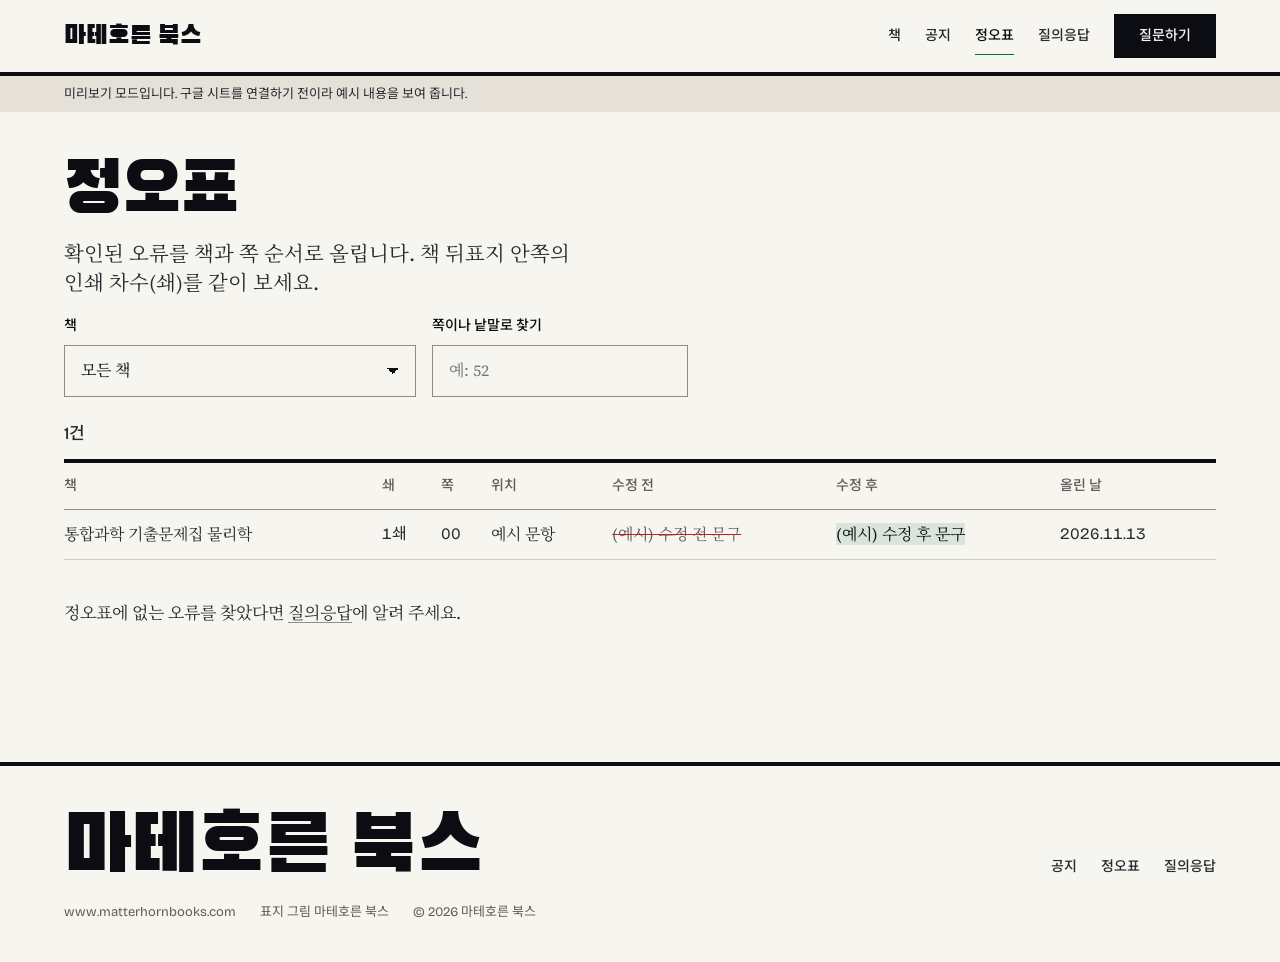
==== errata.html @ 9926d909 "Add files via upload" ====
<!doctype html>
<html lang="ko">
<head>
<meta charset="utf-8">
<meta name="viewport" content="width=device-width, initial-scale=1, viewport-fit=cover">
<title>정오표 | 마테호른 북스</title>
<meta name="description" content="중고등학생 과학 참고서 출판사 마테호른 북스. 새 책 소식, 정오표, 질의응답.">
<meta name="theme-color" content="#f6f4ef">
<link rel="manifest" href="manifest.webmanifest">
<link rel="icon" href="assets/icons/icon-192.png" type="image/png">
<link rel="apple-touch-icon" href="assets/icons/apple-touch-icon.png">
<meta property="og:title" content="마테호른 북스">
<meta property="og:description" content="새 책 소식, 정오표, 질의응답">
<meta property="og:image" content="https://www.matterhornbooks.com/assets/img/cover-physics.jpg">
<link rel="preconnect" href="https://fonts.googleapis.com">
<link rel="preconnect" href="https://fonts.gstatic.com" crossorigin>
<link href="https://fonts.googleapis.com/css2?family=Bricolage+Grotesque:opsz,wdth,wght@12..96,75..100,500..800&family=Source+Serif+4:ital,opsz,wght@0,8..60,400;1,8..60,400&family=Black+Han+Sans&family=Noto+Sans+KR:wght@500&family=Noto+Serif+KR:wght@400&display=swap" rel="stylesheet">
<link rel="stylesheet" href="assets/site.css">
</head>
<body data-page="errata">
<a class="skip" href="#main">본문으로 건너뛰기</a>
<header class="site-head">
  <div class="container">
    <a class="wordmark" href="index.html">마테호른 북스</a>
    <nav class="nav-links" aria-label="주 메뉴">
      <a href="index.html#books" data-nav="books">책</a>
      <a href="notice.html" data-nav="notice">공지</a>
      <a href="errata.html" data-nav="errata">정오표</a>
      <a href="qna.html" data-nav="qna">질의응답</a>
      <a class="btn btn--primary" href="qna.html#ask">질문하기</a>
    </nav>
    <a class="head-action btn btn--secondary btn--small" href="qna.html#ask">질문하기</a>
  </div>
</header>

<main id="main">
  <section class="page-head"><div class="container">
    <h1>정오표</h1>
    <p class="lead">확인된 오류를 책과 쪽 순서로 올립니다. 책 뒤표지 안쪽의 인쇄 차수(쇄)를 같이 보세요.</p>
  </div></section>
  <section class="section" style="padding-top:0"><div class="container">
    <div class="toolbar">
      <div class="field"><label for="errata-book">책</label><select id="errata-book"><option value="">모든 책</option></select></div>
      <div class="field"><label for="errata-search">쪽이나 낱말로 찾기</label><input type="search" id="errata-search" placeholder="예: 52"></div>
      <div id="errata-pdf"></div>
    </div>
    <div id="errata-out"><p class="empty">불러오는 중</p></div>
    <noscript><p class="empty">정오표를 보려면 자바스크립트를 켜 주세요.</p></noscript>
    <p style="margin-top:var(--space-xl)">정오표에 없는 오류를 찾았다면 <a href="qna.html#ask">질의응답</a>에 알려 주세요.</p>
  </div></section>
</main>
<footer class="site-foot">
  <div class="container">
    <div class="mast">마테호른 북스</div>
    <nav aria-label="바닥 메뉴">
      <a href="notice.html">공지</a>
      <a href="errata.html">정오표</a>
      <a href="qna.html">질의응답</a>
    </nav>
    <p><span>www.matterhornbooks.com</span><span>표지 그림 마테호른 북스</span><span>© 2026 마테호른 북스</span></p>
  </div>
</footer>

<nav class="tabbar" aria-label="아래 메뉴">
  <ul>
    <li><a href="index.html" data-nav="home"><svg viewBox="0 0 24 24" aria-hidden="true"><path d="M3 11 12 3l9 8M5 9.5V21h5v-6h4v6h5V9.5"/></svg><span>홈</span></a></li>
    <li><a href="notice.html" data-nav="notice"><svg viewBox="0 0 24 24" aria-hidden="true"><path d="M4 9h3l9-5v16l-9-5H4zM7 15l1.5 5H11l-1.3-5"/></svg><span>공지</span></a></li>
    <li><a href="errata.html" data-nav="errata"><svg viewBox="0 0 24 24" aria-hidden="true"><path d="M6 3h9l4 4v14H6zM9 12h7M9 16h7M9 8h3"/></svg><span>정오표</span></a></li>
    <li><a href="qna.html" data-nav="qna"><svg viewBox="0 0 24 24" aria-hidden="true"><path d="M4 4h16v12H10l-5 4v-4H4zM9.5 8.5a2.5 2.5 0 1 1 3 2.4V12M12 14.2v.3"/></svg><span>질문</span></a></li>
  </ul>
</nav>

<script src="assets/config.js"></script>
<script src="assets/sample-data.js"></script>
<script src="assets/app.js"></script>
</body>
</html>
---- assets/site.css ----
/* Hallmark · shape: Contents-led front page, phone first with a bottom tab bar · genre: editorial · theme: Editorial (deal 1/3, seed prompt-5128·3413e5e5·2026-11-13·r0) · job: visit (check errata, ask a question) · draw: manual
 * hero: Stage, head over the new cover on phones, side by side from 64rem · nav: wordmark bar on top, four-tab bar at the thumb on phones, links on desktop · footer: mast · imagery: the publisher's own cover art · signature: the new book's cover set as a magazine cover under its real figures
 * axes: light/display-condensed/chromatic-green · posture: restrained · contrast: pass · fold: pass · v2.0.0 */
/* Hallmark · pre-emit critique: P4 H4 E4 S4 R4 V4 · weakest: Hangul has no condensed 800, Black Han Sans carries the heads and Bricolage keeps the figures */
/* waive 38iii: the row heads are whole-title links, no single accented word */
/* answered F4: the hero's second action is the outlined .btn--secondary */
/* answered 46a: every figure is printed on the cover (310문항, 2016~2026, 2021~2027) */
@import url("./tokens.css");
@import url("./base.css");

/* ---------- phone first ---------- */
:root { --gutter: 20px; --tabbar-h: 64px; --head-h: 56px; }
body { color: var(--color-ink-2); font-optical-sizing: auto; font-size: 1.0625rem; word-break: keep-all; padding-bottom: calc(var(--tabbar-h) + env(safe-area-inset-bottom)); -webkit-tap-highlight-color: transparent; }
h1, h2, h3 { font-variation-settings: "wdth" 75, "opsz" 96; color: var(--color-ink); font-variant-numeric: lining-nums tabular-nums; font-weight: 400; }
h1 { font-size: clamp(2.5rem, 9vw + 0.5rem, 5.5rem); line-height: 1.05; letter-spacing: -0.02em; }
h2 { font-size: clamp(1.75rem, 4vw + 1rem, 3.25rem); }
small, figcaption, th, nav, label, .btn, .tag, .meta, .label { font-family: var(--font-label); font-weight: 500; font-variation-settings: "opsz" 12; }

/* top bar */
.skip { position: absolute; left: var(--space-md); top: -100px; background: var(--color-ink); color: var(--color-paper); padding: var(--space-xs) var(--space-md); z-index: var(--z-toast); }
.skip:focus-visible { top: var(--space-md); }
.site-head { position: sticky; top: 0; z-index: var(--z-sticky-nav); border-bottom: var(--rule-heavy) solid var(--color-ink); background: var(--color-paper); padding-top: env(safe-area-inset-top); }
.site-head .container { display: flex; align-items: center; justify-content: space-between; gap: var(--space-lg); min-height: var(--head-h); }
.wordmark { font-family: var(--font-display); font-size: 1.375rem; color: var(--color-ink); text-decoration: none; line-height: 1; white-space: nowrap; }
.nav-links { display: none; }
.head-action { display: inline-flex; }

/* bottom tab bar (phones) */
.tabbar { position: fixed; inset: auto 0 0 0; z-index: var(--z-sticky-nav); background: var(--color-paper); border-top: var(--rule-hair) solid var(--color-rule-2); padding-bottom: env(safe-area-inset-bottom); }
.tabbar ul { list-style: none; margin: 0 auto; padding: 0; display: grid; grid-template-columns: repeat(4, minmax(0, 1fr)); max-width: 560px; }
.tabbar a { display: grid; justify-items: center; align-content: center; gap: var(--space-2xs); height: var(--tabbar-h); color: var(--color-muted); text-decoration: none; font-size: var(--text-xs); transition: color var(--dur-micro) var(--ease-out); }
.tabbar svg { width: 24px; height: 24px; fill: none; stroke: currentColor; stroke-width: 1.75; stroke-linecap: square; }
.tabbar a:hover { color: var(--color-ink-2); }
.tabbar a:active { color: var(--color-ink); }
.tabbar a[aria-current="page"] { color: var(--color-ink); }
.tabbar a[aria-current="page"] span { box-shadow: inset 0 -2px 0 var(--color-accent); }
.tabbar a:focus-visible { outline-offset: -4px; }

/* controls */
.btn { display: inline-flex; align-items: center; justify-content: center; gap: var(--space-xs); min-height: 48px; padding: 0 var(--space-lg); border: var(--rule-hair) solid var(--color-ink); border-radius: 0; font-size: var(--text-sm); text-decoration: none; cursor: pointer; transition: background-color var(--dur-micro) var(--ease-out), color var(--dur-micro) var(--ease-out); }
.btn--primary { background: var(--color-ink); color: var(--color-paper); }
.btn--primary:hover { background: var(--color-ink-2); }
.btn--primary:active { background: var(--color-ink); transform: translateY(1px); }
.btn--secondary { background: transparent; color: var(--color-ink); }
.btn--secondary:hover { background: var(--color-paper-2); }
.btn--secondary:active { background: var(--color-paper-3); }
.btn[disabled], .btn[aria-busy="true"] { opacity: 0.55; cursor: not-allowed; }
.btn--small { min-height: 44px; padding: 0 var(--space-md); }
.btn--on-ink { border-color: var(--color-paper); background: var(--color-paper); color: var(--color-ink); }
.btn--on-ink:hover { background: var(--color-paper-2); }
.btn--on-ink:active { background: var(--color-paper-3); }
.tag { display: inline-block; background: var(--color-accent); color: var(--color-accent-ink); padding: var(--space-3xs) var(--space-xs); font-size: var(--text-xs); line-height: 1.5; vertical-align: middle; }
.tag--plain { background: transparent; color: var(--color-muted); padding: 0; }
a { text-decoration-color: var(--color-rule-2); text-underline-offset: 0.2em; transition: text-decoration-color var(--dur-short) var(--ease-out); }
a:hover { text-decoration-color: var(--color-accent); }
.actions { display: grid; grid-template-columns: minmax(0, 1fr) minmax(0, 1fr); gap: var(--space-sm); }

/* hero */
.hero { padding-block: var(--space-xl) var(--space-2xl); }
.hero .container { display: grid; grid-template-columns: minmax(0, 1fr); gap: var(--space-xl); }
.hero-copy { display: grid; gap: var(--space-md); }
.hero .lead { font-size: var(--text-lead); color: var(--color-ink-2); max-width: 30ch; }
.hero-facts { display: grid; grid-template-columns: repeat(3, minmax(0, 1fr)); border-top: var(--rule-heavy) solid var(--color-ink); padding-top: var(--space-sm); margin: var(--space-xs) 0; }
.hero-facts div { padding-right: var(--space-sm); margin-right: var(--space-sm); border-right: var(--rule-hair) solid var(--color-rule); min-width: 0; }
.hero-facts div:last-child { border-right: 0; margin-right: 0; padding-right: 0; }
.hero-facts b { display: block; font-family: var(--font-display); font-weight: 400; font-size: var(--text-lg); color: var(--color-ink); font-variation-settings: "wdth" 75, "opsz" 48; font-variant-numeric: lining-nums tabular-nums; line-height: 1.15; }
.hero-facts small { color: var(--color-muted); font-size: var(--text-xs); }
.cover { margin: 0; max-width: 360px; }
.cover [data-slot] { aspect-ratio: 900 / 1279; }
.cover img { outline: 1px solid color-mix(in oklab, var(--color-ink) 8%, transparent); outline-offset: -1px; }
.cover figcaption { margin-top: var(--space-xs); font-size: var(--text-xs); color: var(--color-muted); }

/* sections */
.section { padding-block: var(--space-xl) var(--space-2xl); }
.opens { border-top: var(--rule-heavy) solid var(--color-ink); padding-top: var(--space-md); display: grid; gap: var(--space-xs); margin-bottom: var(--space-lg); }
.opens p { color: var(--color-ink-2); }
.opens .more { font-family: var(--font-label); font-size: var(--text-sm); justify-self: start; padding-block: var(--space-xs); }
.page-head { padding-block: var(--space-xl) var(--space-md); }
.page-head h1 { font-size: clamp(2.25rem, 6vw + 1rem, 4.5rem); }
.page-head .lead { margin-top: var(--space-sm); }

/* rows */
.rows { list-style: none; margin: 0; padding: 0; border-top: var(--rule-hair) solid var(--color-rule-2); }
.row { display: grid; grid-template-columns: minmax(0, 1fr); gap: var(--space-2xs); padding-block: var(--space-md); border-bottom: var(--rule-hair) solid var(--color-rule); }
.row .meta { color: var(--color-muted); font-size: var(--text-sm); font-variant-numeric: tabular-nums; }
.row h3 { font-size: var(--text-title); max-width: none; }
.row h3 a, .row h3 .toggle { display: block; padding-block: var(--space-2xs); text-decoration: none; }
.row h3 a:hover { text-decoration: underline; text-decoration-color: var(--color-accent); }
.row .side { color: var(--color-ink-2); font-size: var(--text-sm); font-family: var(--font-label); }
.row-body { padding-top: var(--space-sm); white-space: pre-wrap; max-width: 65ch; }
.empty { padding-block: var(--space-xl); color: var(--color-muted); list-style: none; }

/* books */
.books { list-style: none; margin: 0; padding: 0; display: grid; grid-template-columns: minmax(0, 1fr); }
.book { display: grid; gap: var(--space-2xs); align-content: start; border-top: var(--rule-hair) solid var(--color-rule-2); padding-block: var(--space-md); }
.book .series { color: var(--color-muted); font-size: var(--text-sm); font-family: var(--font-label); }
.book h3 { font-size: var(--text-xl); }
.book .links { display: flex; flex-wrap: wrap; gap: var(--space-lg); font-family: var(--font-label); font-size: var(--text-sm); }
.book .links a { padding-block: var(--space-xs); }

/* ink band */
.band { background: var(--color-ink); color: var(--color-paper); }
.band h2, .band h3 { color: var(--color-paper); }
.band .opens { border-top-color: var(--color-paper); }
.band .opens p { color: color-mix(in oklab, var(--color-paper) 80%, transparent); }
.band .rows { border-top-color: color-mix(in oklab, var(--color-paper) 40%, transparent); margin-bottom: var(--space-lg); }
.band .row { border-bottom-color: color-mix(in oklab, var(--color-paper) 18%, transparent); }
.band .row .meta, .band .row .side { color: color-mix(in oklab, var(--color-paper) 70%, transparent); }
.band a:focus-visible, .band .btn:focus-visible { outline-color: var(--color-paper); }

/* errata: cards on phones, a table on desktop */
.errata-list { border-top: var(--rule-heavy) solid var(--color-ink); }
.errata-list table, .errata-list tbody, .errata-list tr, .errata-list td { display: block; }
.errata-list thead { display: none; }
.errata-list tr { padding-block: var(--space-md); border-bottom: var(--rule-hair) solid var(--color-rule); display: grid; grid-template-columns: minmax(0, 1fr) minmax(0, 1fr); gap: var(--space-2xs) var(--space-md); }
.errata-list td { padding: 0; font-size: var(--text-md); }
.errata-list td[data-label]::before { content: attr(data-label); display: block; font-family: var(--font-label); font-size: var(--text-xs); color: var(--color-muted); }
.errata-list td.wide { grid-column: 1 / -1; }
.errata-list td.num { font-family: var(--font-label); }
td del { color: var(--color-muted); text-decoration-color: var(--color-error); }
td ins { text-decoration: none; color: var(--color-ink); background: color-mix(in oklab, var(--color-accent) 12%, transparent); }

/* forms */
.well { background: var(--color-paper-2); border-top: var(--rule-hair) solid var(--color-rule-2); padding: var(--space-lg) var(--space-md); }
.form { display: grid; gap: var(--space-lg); max-width: 760px; }
.form .pair { display: grid; grid-template-columns: minmax(0, 1fr); gap: var(--space-lg); }
.field { display: grid; gap: var(--space-xs); }
.field label { font-size: var(--text-sm); color: var(--color-ink); }
.field small { color: var(--color-muted); font-size: var(--text-xs); }
input[type="text"], input[type="password"], input[type="search"], select, textarea { width: 100%; min-height: 52px; padding: var(--space-sm) var(--space-md); border: var(--rule-hair) solid var(--color-rule-2); border-radius: 0; background: var(--color-paper); color: var(--color-ink); font-size: 1rem; transition: border-color var(--dur-micro) var(--ease-out); -webkit-appearance: none; appearance: none; }
select { background-image: linear-gradient(45deg, transparent 50%, var(--color-ink) 50%), linear-gradient(135deg, var(--color-ink) 50%, transparent 50%); background-position: calc(100% - 22px) 50%, calc(100% - 16px) 50%; background-size: 6px 6px; background-repeat: no-repeat; padding-right: 44px; }
textarea { min-height: 180px; resize: vertical; line-height: 1.6; }
input:hover, select:hover, textarea:hover { border-color: var(--color-muted); }
input:focus-visible, select:focus-visible, textarea:focus-visible { border-color: var(--color-ink); outline: 2px solid var(--color-focus); outline-offset: 0; }
input[aria-invalid="true"], textarea[aria-invalid="true"], select[aria-invalid="true"] { border-color: var(--color-error); }
input:disabled, select:disabled, textarea:disabled { background: var(--color-paper-2); color: var(--color-muted); }
.check { display: flex; gap: var(--space-sm); align-items: center; min-height: 44px; font-family: var(--font-label); font-size: var(--text-sm); color: var(--color-ink); }
.check input { width: 22px; height: 22px; accent-color: var(--color-ink); }
.hp { position: absolute; left: -10000px; }
.status { font-family: var(--font-label); font-size: var(--text-sm); min-height: 1.5em; }
.status.error { color: var(--color-error); }
.status.ok { color: var(--color-success); }
.toolbar { display: grid; gap: var(--space-md); margin-bottom: var(--space-lg); }
.form .btn[type="submit"] { width: 100%; }

/* q&a */
.qa-answer { margin-top: var(--space-md); padding: var(--space-md); background: var(--color-paper-2); border-left: var(--rule-heavy) solid var(--color-accent); white-space: pre-wrap; }
.qa-answer b { display: block; font-family: var(--font-label); font-weight: 500; font-size: var(--text-sm); color: var(--color-accent); margin-bottom: var(--space-2xs); }
.unlock { display: grid; grid-template-columns: minmax(0, 1fr) auto; gap: var(--space-sm); align-items: center; padding-top: var(--space-sm); }
.unlock .status { grid-column: 1 / -1; }
.toggle { background: none; border: 0; padding: 0; color: inherit; font: inherit; text-align: left; cursor: pointer; width: 100%; }
.toggle:hover { text-decoration: underline; text-decoration-color: var(--color-accent); }
.toggle[aria-expanded="true"] { color: var(--color-ink); }

.demo-note { background: var(--color-paper-3); font-family: var(--font-label); font-size: var(--text-xs); color: var(--color-ink-2); }
.demo-note .container { padding-block: var(--space-xs); }

/* footer */
.site-foot { border-top: var(--rule-heavy) solid var(--color-ink); padding-block: var(--space-xl); margin-top: var(--space-xl); }
.site-foot .container { display: grid; gap: var(--space-md); }
.site-foot .mast { font-family: var(--font-display); font-size: clamp(2.25rem, 8vw, 5rem); color: var(--color-ink); line-height: 1; }
.site-foot nav { display: flex; flex-wrap: wrap; gap: var(--space-xs) var(--space-lg); font-size: var(--text-sm); }
.site-foot nav a { text-decoration: none; padding-block: var(--space-xs); }
.site-foot nav a:hover { text-decoration: underline; }
.site-foot p { font-family: var(--font-label); font-size: var(--text-xs); color: var(--color-muted); display: flex; flex-wrap: wrap; gap: var(--space-xs) var(--space-lg); }

/* ---------- tablet and up ---------- */
@media (min-width: 48rem) {
  :root { --gutter: 40px; }
  .actions { display: flex; flex-wrap: wrap; }
  .opens { grid-template-columns: minmax(0, 1fr) minmax(0, 1fr); align-items: end; gap: var(--gap-columns); margin-bottom: var(--space-xl); }
  .opens .more { justify-self: end; }
  .row { grid-template-columns: 7rem minmax(0, 1fr) minmax(0, 12rem); gap: var(--space-xs) var(--gap-columns); align-items: baseline; }
  .row .side { justify-self: end; text-align: right; }
  .row > .meta + h3 + .side + .meta, .row-body, .qa-answer, .unlock, .q-detail > * { grid-column: 2 / -1; }
  .books { grid-template-columns: repeat(2, minmax(0, 1fr)); gap: 0 var(--gap-columns); }
  .form .pair { grid-template-columns: minmax(0, 1fr) minmax(0, 1fr); }
  .form .btn[type="submit"] { width: auto; justify-self: start; }
  .toolbar { grid-template-columns: minmax(0, 22rem) minmax(0, 16rem) auto; align-items: end; }
  .well { padding: var(--space-xl); }
  .unlock { grid-template-columns: minmax(0, 16rem) auto minmax(0, 1fr); }
  .unlock .status { grid-column: auto; }
  .errata-list table { display: table; width: 100%; border-collapse: collapse; }
  .errata-list thead { display: table-header-group; }
  .errata-list tbody { display: table-row-group; }
  .errata-list tr { display: table-row; }
  .errata-list td { display: table-cell; padding: var(--space-sm) var(--space-sm) var(--space-sm) 0; border-bottom: var(--rule-hair) solid var(--color-rule); vertical-align: top; }
  .errata-list td[data-label]::before { content: none; }
  .errata-list th { text-align: left; font-size: var(--text-sm); color: var(--color-muted); padding: var(--space-sm) var(--space-sm) var(--space-sm) 0; border-bottom: var(--rule-hair) solid var(--color-rule-2); white-space: nowrap; }
  .site-foot .container { grid-template-columns: minmax(0, 1fr) auto; align-items: end; }
  .site-foot p { grid-column: 1 / -1; }
}

/* ---------- desktop: top links replace the tab bar ---------- */
@media (min-width: 64rem) {
  :root { --gutter: 64px; }
  body { padding-bottom: 0; }
  .tabbar { display: none; }
  .head-action { display: none; }
  .site-head .container { min-height: 72px; }
  .wordmark { font-size: 1.625rem; }
  .nav-links { display: flex; gap: var(--space-lg); align-items: center; font-size: var(--text-sm); }
  .nav-links a:not(.btn) { text-decoration: none; color: var(--color-ink-2); padding: var(--space-xs) 0; background: linear-gradient(var(--color-accent), var(--color-accent)) left bottom / 0 1px no-repeat; transition: background-size var(--dur-short) var(--ease-out); }
  .nav-links a:not(.btn):hover, .nav-links a[aria-current="page"] { background-size: 100% 1px; color: var(--color-ink); }
  .nav-links .btn { min-height: 44px; }
  .hero { padding-block: var(--space-2xl) var(--space-3xl); }
  .hero .container { grid-template-columns: minmax(0, 7fr) minmax(0, 5fr); gap: var(--space-2xl); align-items: center; }
  .hero-facts { grid-template-columns: repeat(3, minmax(0, auto)); justify-content: start; }
  .hero-facts div { padding-right: var(--space-lg); margin-right: var(--space-lg); }
  .hero-facts b { font-size: var(--text-xl); }
  .cover { max-width: none; }
  .books { grid-template-columns: repeat(3, minmax(0, 1fr)); }
  .section { padding-block: var(--space-2xl) var(--space-3xl); }
}
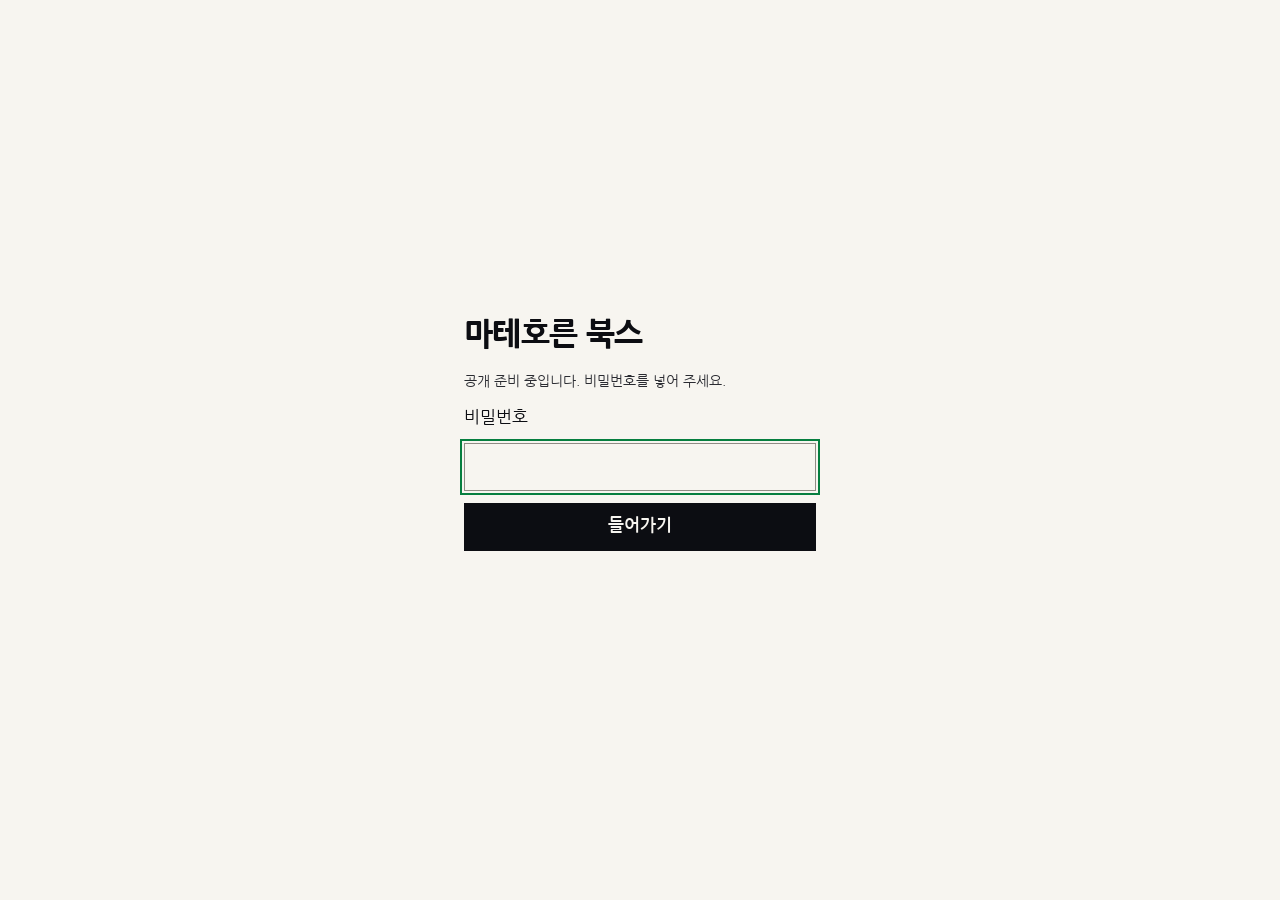
==== commit 320e2bf5: "Add files via upload" ====
--- a/errata.html
+++ b/errata.html
@@ -14,8 +14,10 @@
 <meta property="og:image" content="https://www.matterhornbooks.com/assets/img/cover-physics.jpg">
 <link rel="preconnect" href="https://fonts.googleapis.com">
 <link rel="preconnect" href="https://fonts.gstatic.com" crossorigin>
-<link href="https://fonts.googleapis.com/css2?family=Bricolage+Grotesque:opsz,wdth,wght@12..96,75..100,500..800&family=Source+Serif+4:ital,opsz,wght@0,8..60,400;1,8..60,400&family=Black+Han+Sans&family=Noto+Sans+KR:wght@500&family=Noto+Serif+KR:wght@400&display=swap" rel="stylesheet">
+<link href="https://fonts.googleapis.com/css2?family=Nanum+Gothic:wght@400;700;800&display=swap" rel="stylesheet">
 <link rel="stylesheet" href="assets/site.css">
+<meta name="robots" content="noindex">
+<script src="assets/gate.js"></script>
 </head>
 <body data-page="errata">
 <a class="skip" href="#main">본문으로 건너뛰기</a>
@@ -56,6 +58,7 @@
       <a href="notice.html">공지</a>
       <a href="errata.html">정오표</a>
       <a href="qna.html">질의응답</a>
+      <a href="https://smartstore.naver.com/matterhornbooks" rel="noopener" target="_blank">스마트스토어</a>
     </nav>
     <p><span>www.matterhornbooks.com</span><span>표지 그림 마테호른 북스</span><span>© 2026 마테호른 북스</span></p>
   </div>
--- a/assets/site.css
+++ b/assets/site.css
@@ -11,7 +11,7 @@
 /* ---------- phone first ---------- */
 :root { --gutter: 20px; --tabbar-h: 64px; --head-h: 56px; }
 body { color: var(--color-ink-2); font-optical-sizing: auto; font-size: 1.0625rem; word-break: keep-all; padding-bottom: calc(var(--tabbar-h) + env(safe-area-inset-bottom)); -webkit-tap-highlight-color: transparent; }
-h1, h2, h3 { font-variation-settings: "wdth" 75, "opsz" 96; color: var(--color-ink); font-variant-numeric: lining-nums tabular-nums; font-weight: 400; }
+h1, h2, h3 { font-variation-settings: "wdth" 75, "opsz" 96; color: var(--color-ink); font-variant-numeric: lining-nums tabular-nums; font-weight: 800; }
 h1 { font-size: clamp(2.5rem, 9vw + 0.5rem, 5.5rem); line-height: 1.05; letter-spacing: -0.02em; }
 h2 { font-size: clamp(1.75rem, 4vw + 1rem, 3.25rem); }
 small, figcaption, th, nav, label, .btn, .tag, .meta, .label { font-family: var(--font-label); font-weight: 500; font-variation-settings: "opsz" 12; }
@@ -63,7 +63,7 @@
 .hero-facts { display: grid; grid-template-columns: repeat(3, minmax(0, 1fr)); border-top: var(--rule-heavy) solid var(--color-ink); padding-top: var(--space-sm); margin: var(--space-xs) 0; }
 .hero-facts div { padding-right: var(--space-sm); margin-right: var(--space-sm); border-right: var(--rule-hair) solid var(--color-rule); min-width: 0; }
 .hero-facts div:last-child { border-right: 0; margin-right: 0; padding-right: 0; }
-.hero-facts b { display: block; font-family: var(--font-display); font-weight: 400; font-size: var(--text-lg); color: var(--color-ink); font-variation-settings: "wdth" 75, "opsz" 48; font-variant-numeric: lining-nums tabular-nums; line-height: 1.15; }
+.hero-facts b { display: block; font-family: var(--font-display); font-weight: 700; font-size: var(--text-lg); color: var(--color-ink); font-variation-settings: "wdth" 75, "opsz" 48; font-variant-numeric: lining-nums tabular-nums; line-height: 1.15; }
 .hero-facts small { color: var(--color-muted); font-size: var(--text-xs); }
 .cover { margin: 0; max-width: 360px; }
 .cover [data-slot] { aspect-ratio: 900 / 1279; }
@@ -145,7 +145,7 @@
 
 /* q&a */
 .qa-answer { margin-top: var(--space-md); padding: var(--space-md); background: var(--color-paper-2); border-left: var(--rule-heavy) solid var(--color-accent); white-space: pre-wrap; }
-.qa-answer b { display: block; font-family: var(--font-label); font-weight: 500; font-size: var(--text-sm); color: var(--color-accent); margin-bottom: var(--space-2xs); }
+.qa-answer b { display: block; font-family: var(--font-label); font-weight: 700; font-size: var(--text-sm); color: var(--color-accent); margin-bottom: var(--space-2xs); }
 .unlock { display: grid; grid-template-columns: minmax(0, 1fr) auto; gap: var(--space-sm); align-items: center; padding-top: var(--space-sm); }
 .unlock .status { grid-column: 1 / -1; }
 .toggle { background: none; border: 0; padding: 0; color: inherit; font: inherit; text-align: left; cursor: pointer; width: 100%; }
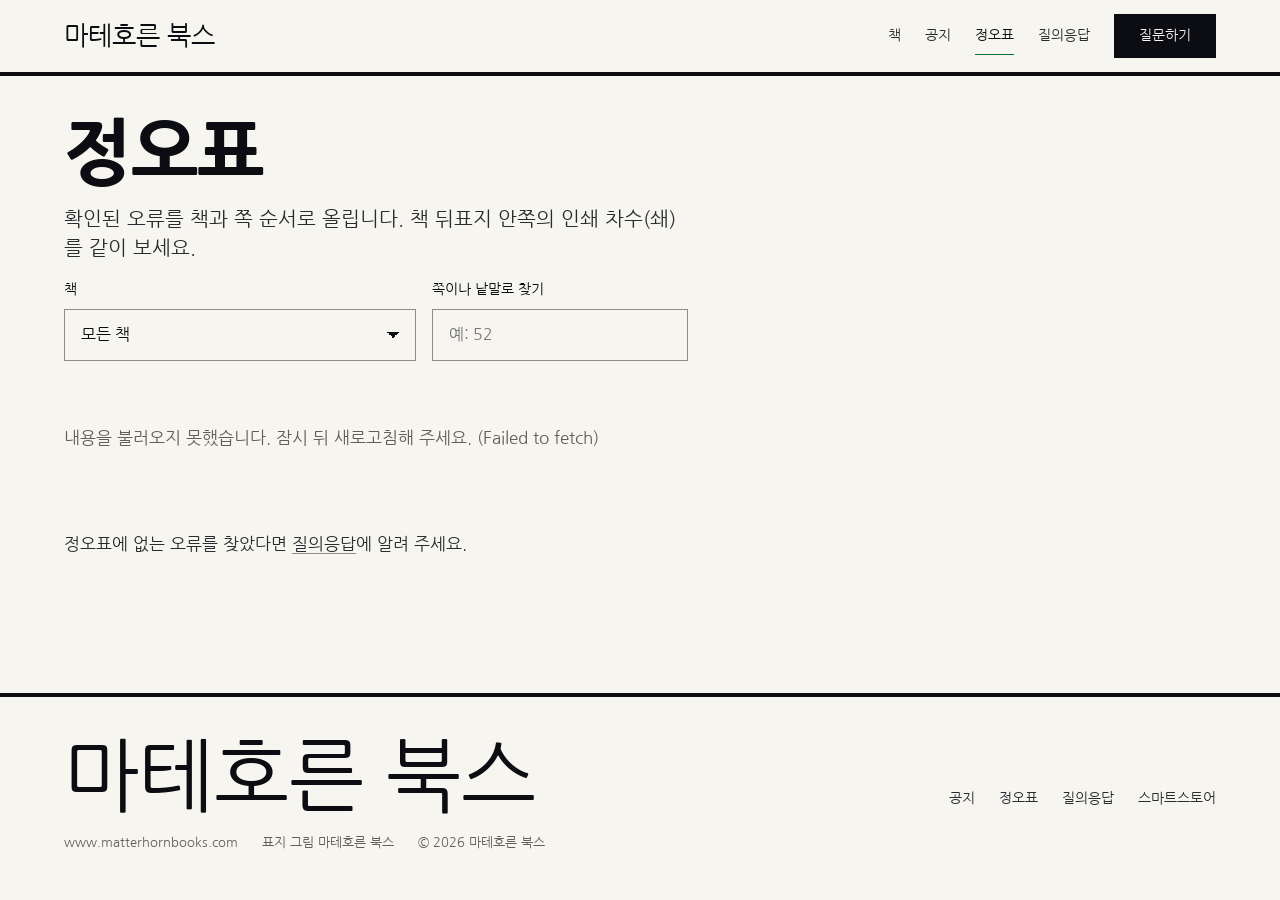
==== commit 73efc8ea: "Add files via upload" ====
--- a/errata.html
+++ b/errata.html
@@ -16,8 +16,6 @@
 <link rel="preconnect" href="https://fonts.gstatic.com" crossorigin>
 <link href="https://fonts.googleapis.com/css2?family=Nanum+Gothic:wght@400;700;800&display=swap" rel="stylesheet">
 <link rel="stylesheet" href="assets/site.css">
-<meta name="robots" content="noindex">
-<script src="assets/gate.js"></script>
 </head>
 <body data-page="errata">
 <a class="skip" href="#main">본문으로 건너뛰기</a>
--- a/assets/site.css
+++ b/assets/site.css
@@ -91,7 +91,7 @@
 .empty { padding-block: var(--space-xl); color: var(--color-muted); list-style: none; }
 
 /* books */
-.books { list-style: none; margin: 0; padding: 0; display: grid; grid-template-columns: minmax(0, 1fr); }
+.books { list-style: none; margin: 0; padding: 0; display: grid; grid-template-columns: repeat(2, minmax(0, 1fr)); gap: 0 var(--space-md); }
 .book { display: grid; gap: var(--space-2xs); align-content: start; border-top: var(--rule-hair) solid var(--color-rule-2); padding-block: var(--space-md); }
 .book .series { color: var(--color-muted); font-size: var(--text-sm); font-family: var(--font-label); }
 .book h3 { font-size: var(--text-xl); }
@@ -173,7 +173,7 @@
   .row { grid-template-columns: 7rem minmax(0, 1fr) minmax(0, 12rem); gap: var(--space-xs) var(--gap-columns); align-items: baseline; }
   .row .side { justify-self: end; text-align: right; }
   .row > .meta + h3 + .side + .meta, .row-body, .qa-answer, .unlock, .q-detail > * { grid-column: 2 / -1; }
-  .books { grid-template-columns: repeat(2, minmax(0, 1fr)); gap: 0 var(--gap-columns); }
+  .books { grid-template-columns: repeat(3, minmax(0, 1fr)); gap: 0 var(--gap-columns); }
   .form .pair { grid-template-columns: minmax(0, 1fr) minmax(0, 1fr); }
   .form .btn[type="submit"] { width: auto; justify-self: start; }
   .toolbar { grid-template-columns: minmax(0, 22rem) minmax(0, 16rem) auto; align-items: end; }
@@ -209,6 +209,13 @@
   .hero-facts div { padding-right: var(--space-lg); margin-right: var(--space-lg); }
   .hero-facts b { font-size: var(--text-xl); }
   .cover { max-width: none; }
-  .books { grid-template-columns: repeat(3, minmax(0, 1fr)); }
+  .books { grid-template-columns: repeat(5, minmax(0, 1fr)); gap: 0 var(--space-lg); }
   .section { padding-block: var(--space-2xl) var(--space-3xl); }
 }
+
+/* 홈 제목 둘째 줄 (책 부제) */
+.h1-sub { display: block; font-size: 0.5em; line-height: 1.2; margin-top: var(--space-xs); }
+
+/* 책 목록 표지 */
+.book .book-cover { display: block; width: 100%; height: auto; aspect-ratio: 906 / 1288; object-fit: cover; border: var(--rule-hair) solid var(--color-rule); margin-bottom: var(--space-xs); }
+.book h3 { font-size: var(--text-lg); }
